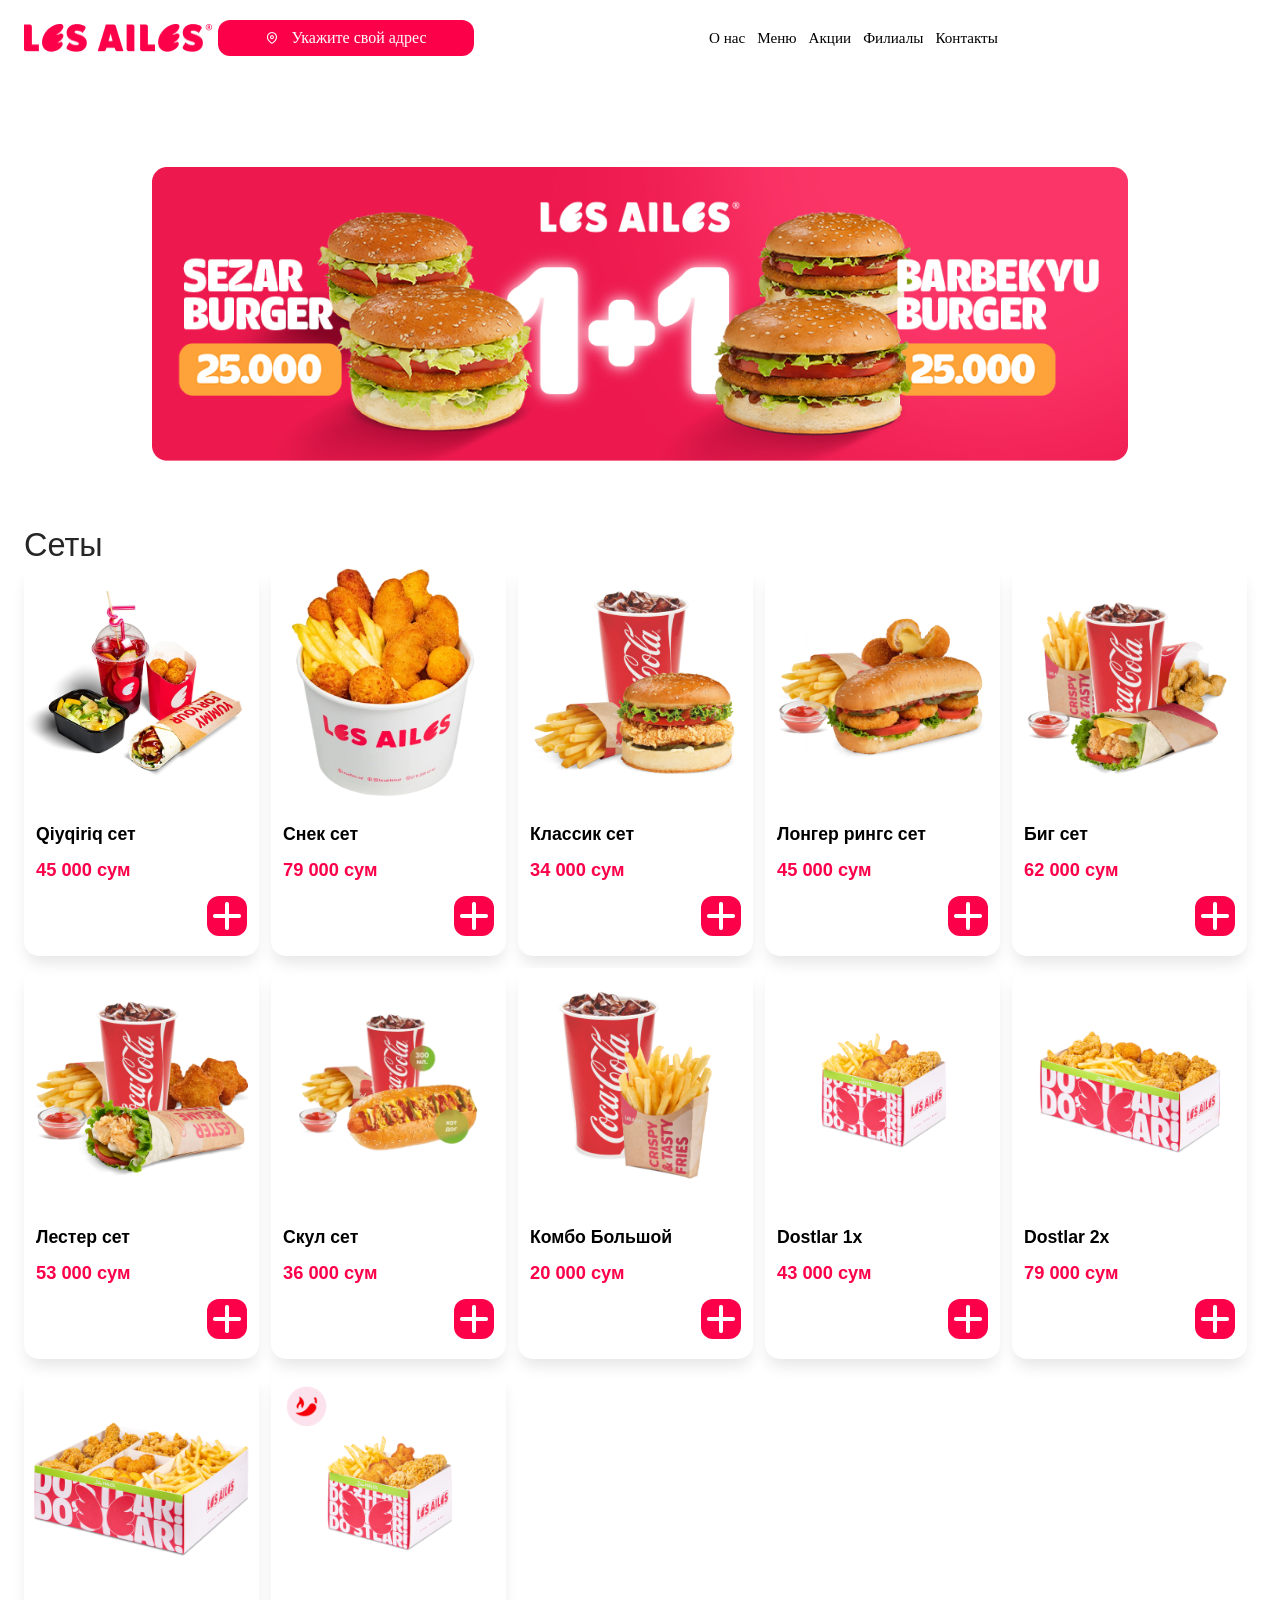
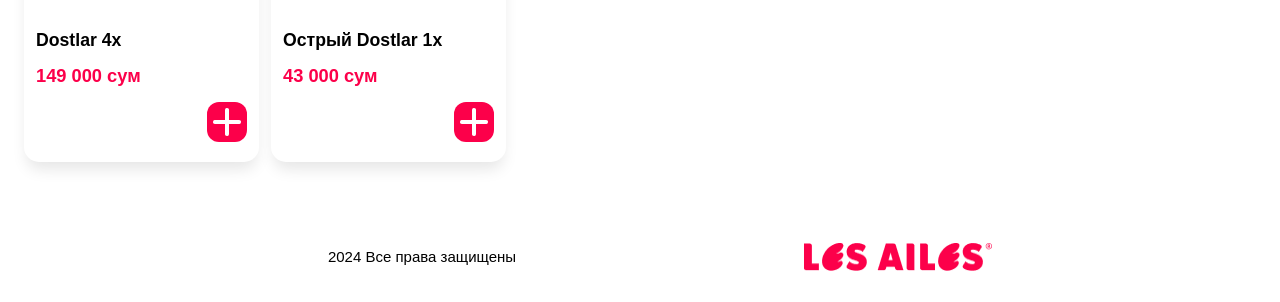
==== burger.html @ e7507a72 "first commit" ====
<!DOCTYPE html>
<html lang="en">

<head>
    <meta charset="UTF-8">
    <meta name="viewport" content="width=device-width, initial-scale=1.0">
    <title>Document</title>
    <link rel="stylesheet" href="burger.css">
</head>

<body>
    <header>
        <nav><img class="img1" src="header_logo.png">
            <div class="adres"> <img class="img2" src="location.png">Укажите свой адрес</div>
            <div class="nav">
                <a href="">O нас</a>
                <a href="">Меню</a>
                <a href="">Акции</a>
                <a href="">Филиалы</a>
                <a href="">Контакты</a>
            </div>
            <img class="img6" src="navbar.png" alt="">  
        </nav>
    </header>
    <main>
        <div class="container"> <img class="img3" src="Container.png" alt=""><img class="img5" src="container3.jpg"
                alt=""></div>
        <h2 class="h2">Сеты</h2>
        <section class="s1">
            <div class="card"><img class="imgs" src="qiyqiriq set.png">
                <p class="p1">Qiyqiriq сет</p>
                <p class="p2">45 000 сум</p>
                <div class="add"><img src="./+.png" alt=""></div>
            </div>
            <div class="card"><img class="imgs" src="snek.png">
                <p class="p1">Снек сет</p>
                <p class="p2">79 000 сум</p>
                <div class="add"><img src="./+.png" alt=""></div>
            </div>
            <div class="card"><img class="imgs" src="klassik.png">
                <p class="p1">Классик сет</p>
                <p class="p2">34 000 сум</p>
                <div class="add"><img src="./+.png" alt=""></div>
            </div>
            <div class="card"><img class="imgs" src="longer.png">
                <p class="p1">Лонгер рингс сет</p>
                <p class="p2">45 000 сум</p>
                <div class="add"><img src="./+.png" alt=""></div>
            </div>
            <div class="card"><img class="imgs" src="big.png">
                <p class="p1">Биг сет</p>
                <p class="p2">62 000 сум</p>
                <div class="add"><img src="./+.png" alt=""></div>
            </div>
            <div class="card"><img class="imgs" src="lester.png">
                <p class="p1">Лестер сет</p>
                <p class="p2">53 000 сум</p>
                <div class="add"><img src="./+.png" alt=""></div>
            </div>
            <div class="card"><img class="imgs" src="skul.png">
                <p class="p1">Скул сет</p>
                <p class="p2">36 000 сум</p>
                <div class="add"><img src="./+.png" alt=""></div>
            </div>
            <div class="card"><img class="imgs" src="kombo set bolshoy.png">
                <p class="p1">Комбо Большой</p>
                <p class="p2">20 000 сум</p>
                <div class="add"><img src="./+.png" alt=""></div>
            </div>
            <div class="card"><img class="imgs" src="dostlar 1.png">
                <p class="p1">Dostlar 1x</p>
                <p class="p2">43 000 сум</p>
                <div class="add"><img src="./+.png" alt=""></div>
            </div>
            <div class="card"><img class="imgs" src="dostlar 2.png">
                <p class="p1">Dostlar 2x</p>
                <p class="p2">79 000 сум</p>
                <div class="add"><img src="./+.png" alt=""></div>
            </div>
            <div class="card"><img class="imgs" src="dostlar 4.png">
                <p class="p1">Dostlar 4x</p>
                <p class="p2">149 000 сум</p>
                <div class="add"><img src="./+.png" alt=""></div>
            </div>
            <div class="card"><img class="imgs" src="achiq dost.png">
                <p class="p1">Острый Dostlar 1x</p>
                <p class="p2">43 000 сум</p>
                <div class="add"><img src="./+.png" alt=""></div>
            </div>
        </section>
    </main>
    <footer>
        <p class="p3">2024 Bce права защищены</p> <img class="img4" src="header_logo.png" alt="">
    </footer>
</body>

</html>
---- burger.css ----
* {
    padding: 0;
    margin: 0;
    box-sizing: border-box;
    list-style: none;
    text-decoration: none;
}

header {
    max-width: 1024px;
    width: 80%;
    min-width: 300px;
}

main {
    padding: 0 24px;
}

footer {
    display: flex;
    align-items: center;
    justify-content: space-evenly;
    margin-left: 24px;
    height: 90px;
    margin-top: 50px;
}

.container {
    display: flex;
    align-items: center;
    justify-content: center;
}

.img1 {
    width: 188px;
    height: 28px;
}

.img2 {
    margin-right: 12px;
}

.img3 {
    margin-top: 81px;
}

.img4 {
    width: 188px;
    height: 28px;
}

.img5 {
    margin-top: 81px;
    width: 358px;
    height: 180px;
    display: none;
    border-radius: 15px;
}

.img6 {
    width: 45px;
    height: 45px;
    display: none;
}

.imgs {
    width: 235px;
    height: 235px;
}

.p1 {
    width: 97%;
    font-family: sans-serif;
    font-weight: 700;
    font-style: Bold;
    font-size: 17.66px;
    line-height: 28px;
    margin-left: 12px;
    margin-top: 16px;
}

.p2 {
    margin-left: 12px;
    margin-top: 8px;
    font-family: sans-serif;
    font-weight: 600;
    font-style: Medium;
    font-size: 18.28px;
    line-height: 28px;
    letter-spacing: 0%;
    color: #FC004A;
}

.p3 {
    margin-left: 16px;
    font-family: sans-serif;
    font-weight: 400;
    font-size: 15px;
    line-height: 24px;
    letter-spacing: 0%;
    color: black;
}

nav {
    padding: 20px 30px 30px 24px;
    display: flex;
    align-items: center;
}

.nav {
    transform: translate(235px);
    display: flex;
    gap: 12px;
}

.nav a {
    color: black;
    font-weight: 400;
    font-size: 15.13px;
    line-height: 24px;
    letter-spacing: 0%;
    vertical-align: middle;

}

.adres {
    margin-left: 6px;
    display: flex;
    align-items: center;
    justify-content: center;
    background-color: #FC004A;
    width: 256px;
    height: 36px;
    border-radius: 12px;
    color: white;
}

.add {
    margin-top: 12px;
    position: absolute;
    right: 12px;
    display: flex;
    align-items: center;
    justify-content: center;
    background-color: #FC004A;
    width: 40px;
    height: 40px;
    border-radius: 12px;
}

.h2 {
    margin-top: 64px;
    font-family: sans-serif;
    font-weight: 400;
    font-size: 32.48px;
    line-height: 40px;
    vertical-align: middle;
    color: #262626;
}

.s1 {
    display: flex;
    flex-wrap: wrap;
    gap: 12px;
}

.card {
    position: relative;
    width: 235px;
    height: 391px;
    border-radius: 15px;
    box-shadow: 0px 4px 6px -4px #0000001A;
    box-shadow: 0px 10px 15px -3px #0000001A;

}

@media (max-width:768px) {
    .img3 {
        width: 733px;
    }

    .img1 {
        display: none;
    }

    .img5 {
        display: none;
    }

    .nav {
        transform: translate(170px);
    }

    .s1 {
        display: flex;
        justify-content: center;
    }

    .card {
        width: 225px;
        height: 391px;
    }

}

@media(max-width:426px) {
    .nav {
        display: none;
    }

    .adres {
        width: 256px;
        height: 48px;
    }

    .img3 {
        display: none;
    }

    .img5 {
        display: block;
    }

    .img6 {
        display: block;
        transform: translate(80px);
    }

    .imgs {
        width: 173px;
        height: 173px;
    }

    .card {
        width: 182px;
        height: 325px;
    }

    .p3 {
        margin-top: 3px;
        margin-left: 0;
    }

    footer {
        display: flex;
        flex-direction: column-reverse;
        justify-content: start;
        align-items: start;
    }
}

@media(max-width:376px) {
    .card {
        width: 150px;
    }
    .imgs{
        width: 150px;
        height: 150px;
    }
    .s1{
        display: flex;
        gap: 10px
    }
    footer{
        margin-left: 33px;
    }
}
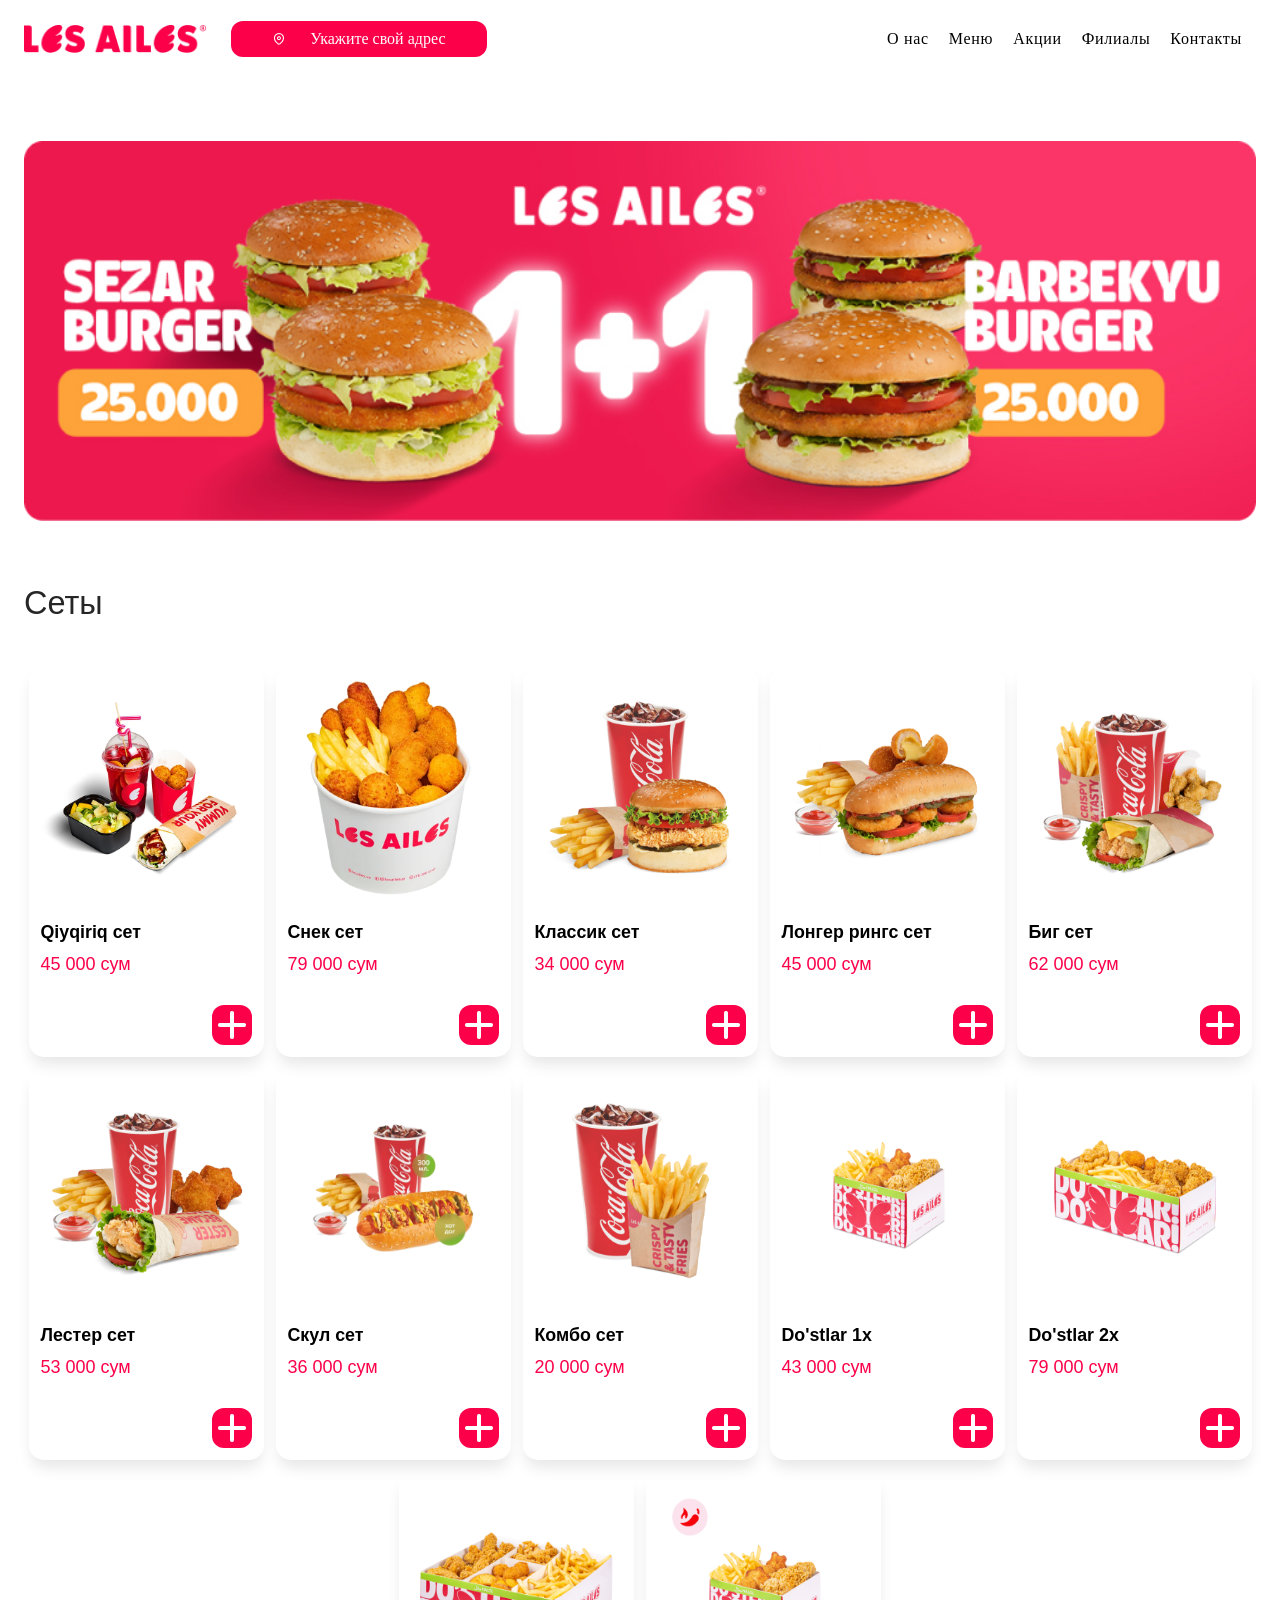
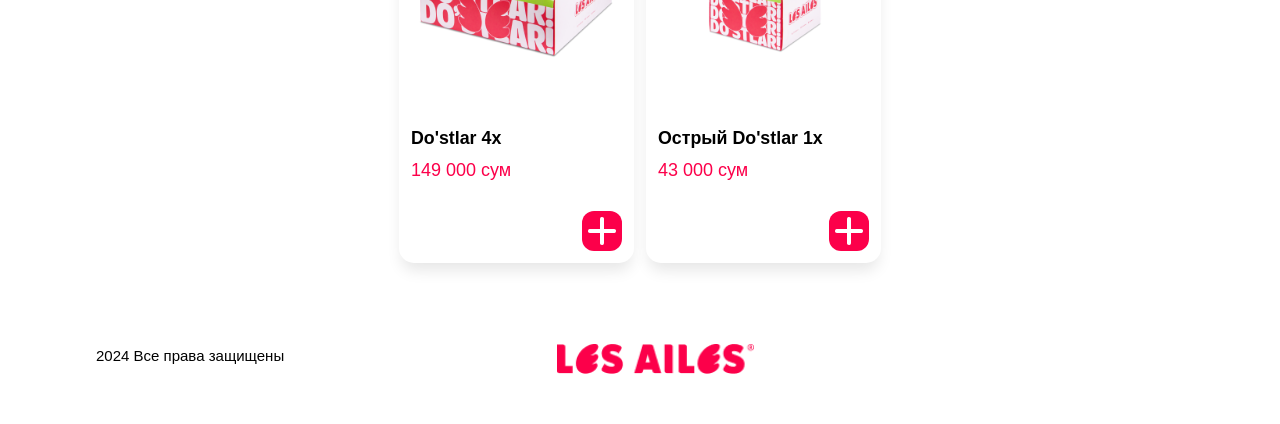
==== commit 1a6a50f2: "pro" ====
--- a/burger.html
+++ b/burger.html
@@ -10,87 +10,135 @@
 
 <body>
     <header>
-        <nav><img class="img1" src="header_logo.png">
-            <div class="adres"> <img class="img2" src="location.png">Укажите свой адрес</div>
-            <div class="nav">
-                <a href="">O нас</a>
-                <a href="">Меню</a>
-                <a href="">Акции</a>
-                <a href="">Филиалы</a>
-                <a href="">Контакты</a>
+        <nav>
+            <div id="df1">
+                <img class="header_logo" height="28px" src="./imgs/header_logo.png" alt="">
+                <div class="adres"> <img class="img1" src="./imgs/location.png" alt="">
+                    <p class="adres_p">Укажите свой адрес</p>
+                </div>
             </div>
-            <img class="img6" src="navbar.png" alt="">  
+            <ul class="nav">
+                <li>O нас</li>
+                <li>Меню</li>
+                <li>Акции</li>
+                <li>Филиалы</li>
+                <li>Контакты</li>
+            </ul>
+            <img class="b_menu" src="/imgs/b_menu.svg" alt="">
         </nav>
     </header>
     <main>
-        <div class="container"> <img class="img3" src="Container.png" alt=""><img class="img5" src="container3.jpg"
-                alt=""></div>
-        <h2 class="h2">Сеты</h2>
+        <div class="center"> <img class="B1_1" src="./imgs/Container.png" alt="">
+            <img class="c2" src="./imgs/container2.jpg" alt="">
+            <img class="c3" src="/imgs/container3.jpg" alt="">
+        </div>
+        <h1 class="Ceti">Сеты</h1>
+
         <section class="s1">
-            <div class="card"><img class="imgs" src="qiyqiriq set.png">
+            <!-- box1 -->
+            <div class="box"><img class="imgs" src="./imgs/qiyqiriq set.png">
                 <p class="p1">Qiyqiriq сет</p>
                 <p class="p2">45 000 сум</p>
-                <div class="add"><img src="./+.png" alt=""></div>
+                <div class="end">
+                    <div class="x"><img class="swap1" src="./imgs/plus red.svg" alt=""><img src="./imgs/+.png"></div>
+                </div>
             </div>
-            <div class="card"><img class="imgs" src="snek.png">
-                <p class="p1">Снек сет</p>
+
+            <!-- box2 -->
+            <div class="box"><img class="imgs" src="./imgs/snek.png">
+                <p class="p1"> Снек сет</p>
                 <p class="p2">79 000 сум</p>
-                <div class="add"><img src="./+.png" alt=""></div>
+                <div class="end">
+                    <div class="x"><img class="swap1" src="./imgs/plus red.svg" alt=""><img src="./imgs/+.png"></div>
+                </div>
             </div>
-            <div class="card"><img class="imgs" src="klassik.png">
+
+            <!-- box3 -->
+            <div class="box"><img class="imgs" src="./imgs/klassik.png">
                 <p class="p1">Классик сет</p>
                 <p class="p2">34 000 сум</p>
-                <div class="add"><img src="./+.png" alt=""></div>
+                <div class="end">
+                    <div class="x"><img class="swap1" src="./imgs/plus red.svg" alt=""><img src="./imgs/+.png"></div>
+                </div>
             </div>
-            <div class="card"><img class="imgs" src="longer.png">
+
+            <!-- box4 -->
+            <div class="box"><img class="imgs" src="./imgs/longer.png">
                 <p class="p1">Лонгер рингс сет</p>
                 <p class="p2">45 000 сум</p>
-                <div class="add"><img src="./+.png" alt=""></div>
+                <div class="end">
+                    <div class="x"><img class="swap1" src="./imgs/plus red.svg" alt=""><img src="./imgs/+.png"></div>
+                </div>
             </div>
-            <div class="card"><img class="imgs" src="big.png">
+            <!-- box5 -->
+            <div class="box"><img class="imgs" src="./imgs/big.png">
                 <p class="p1">Биг сет</p>
                 <p class="p2">62 000 сум</p>
-                <div class="add"><img src="./+.png" alt=""></div>
+                <div class="end">
+                    <div class="x"><img class="swap1" src="./imgs/plus red.svg" alt=""><img src="./imgs/+.png"></div>
+                </div>
             </div>
-            <div class="card"><img class="imgs" src="lester.png">
+            <!-- box6 -->
+            <div class="box"><img class="imgs" src="./imgs/lester.png">
                 <p class="p1">Лестер сет</p>
                 <p class="p2">53 000 сум</p>
-                <div class="add"><img src="./+.png" alt=""></div>
+                <div class="end">
+                    <div class="x"><img class="swap1" src="./imgs/plus red.svg" alt=""><img src="./imgs/+.png"></div>
+                </div>
             </div>
-            <div class="card"><img class="imgs" src="skul.png">
+            <!-- box7 -->
+            <div class="box"><img class="imgs" src="./imgs/skul.png">
                 <p class="p1">Скул сет</p>
                 <p class="p2">36 000 сум</p>
-                <div class="add"><img src="./+.png" alt=""></div>
+                <div class="end">
+                    <div class="x"><img class="swap1" src="./imgs/plus red.svg" alt=""><img src="./imgs/+.png"></div>
+                </div>
             </div>
-            <div class="card"><img class="imgs" src="kombo set bolshoy.png">
-                <p class="p1">Комбо Большой</p>
+            <!-- box8 -->
+            <div class="box"><img class="imgs" src="./imgs/kombo set bolshoy.png">
+                <p class="p1">Комбо сет</p>
                 <p class="p2">20 000 сум</p>
-                <div class="add"><img src="./+.png" alt=""></div>
+                <div class="end">
+                    <div class="x"><img class="swap1" src="./imgs/plus red.svg" alt=""><img src="./imgs/+.png"></div>
+                </div>
             </div>
-            <div class="card"><img class="imgs" src="dostlar 1.png">
-                <p class="p1">Dostlar 1x</p>
+            <!-- box9 -->
+            <div class="box"><img class="imgs" src="./imgs/dostlar 1.png">
+                <p class="p1">Do'stlar 1x</p>
                 <p class="p2">43 000 сум</p>
-                <div class="add"><img src="./+.png" alt=""></div>
+                <div class="end">
+                    <div class="x"><img class="swap1" src="./imgs/plus red.svg" alt=""><img src="./imgs/+.png"></div>
+                </div>
             </div>
-            <div class="card"><img class="imgs" src="dostlar 2.png">
-                <p class="p1">Dostlar 2x</p>
+            <!-- box10 -->
+            <div class="box"><img class="imgs" src="./imgs/dostlar 2.png">
+                <p class="p1">Do'stlar 2x</p>
                 <p class="p2">79 000 сум</p>
-                <div class="add"><img src="./+.png" alt=""></div>
+                <div class="end">
+                    <div class="x"><img class="swap1" src="./imgs/plus red.svg" alt=""><img src="./imgs/+.png"></div>
+                </div>
             </div>
-            <div class="card"><img class="imgs" src="dostlar 4.png">
-                <p class="p1">Dostlar 4x</p>
+            <!-- box11 -->
+            <div class="box"><img class="imgs" src="./imgs/dostlar 4.png">
+                <p class="p1">Do'stlar 4x</p>
                 <p class="p2">149 000 сум</p>
-                <div class="add"><img src="./+.png" alt=""></div>
+                <div class="end">
+                    <div class="x"><img class="swap1" src="./imgs/plus red.svg" alt=""><img src="./imgs/+.png"></div>
+                </div>
             </div>
-            <div class="card"><img class="imgs" src="achiq dost.png">
-                <p class="p1">Острый Dostlar 1x</p>
+            <!-- box12 -->
+            <div class="box"><img class="imgs" src="./imgs/achiq dost.png">
+                <p class="p1">Острый Do'stlar 1x</p>
                 <p class="p2">43 000 сум</p>
-                <div class="add"><img src="./+.png" alt=""></div>
+                <div class="end">
+                    <div class="x"><img class="swap1" src="./imgs/plus red.svg" alt=""><img src="./imgs/+.png"></div>
+                </div>
             </div>
         </section>
     </main>
     <footer>
-        <p class="p3">2024 Bce права защищены</p> <img class="img4" src="header_logo.png" alt="">
+        <p class="footer_p">2024 Bce права защищены</p>
+        <img class="footer_logo" src="./imgs/header_logo.png" alt="">
     </footer>
 </body>
 
--- a/burger.css
+++ b/burger.css
@@ -2,170 +2,63 @@
     padding: 0;
     margin: 0;
     box-sizing: border-box;
-    list-style: none;
-    text-decoration: none;
-}
-
-header {
-    max-width: 1024px;
-    width: 80%;
-    min-width: 300px;
+    cursor: default;
 }
 
 main {
     padding: 0 24px;
 }
 
-footer {
-    display: flex;
-    align-items: center;
-    justify-content: space-evenly;
-    margin-left: 24px;
-    height: 90px;
-    margin-top: 50px;
-}
-
-.container {
-    display: flex;
-    align-items: center;
+nav {
+    padding: 21px 38px 21px 24px;
+    display: flex;
+    justify-content: space-between;
+}   
+
+.s1 {
+    margin-top: 44px;
+    display: flex;
     justify-content: center;
-}
-
-.img1 {
-    width: 188px;
-    height: 28px;
-}
-
-.img2 {
-    margin-right: 12px;
-}
-
-.img3 {
-    margin-top: 81px;
-}
-
-.img4 {
-    width: 188px;
-    height: 28px;
-}
-
-.img5 {
-    margin-top: 81px;
-    width: 358px;
-    height: 180px;
-    display: none;
-    border-radius: 15px;
-}
-
-.img6 {
-    width: 45px;
-    height: 45px;
-    display: none;
-}
-
-.imgs {
-    width: 235px;
-    height: 235px;
+    flex-wrap: wrap;
+    gap: 12px;
 }
 
 .p1 {
-    width: 97%;
-    font-family: sans-serif;
+    font-family: Arial, sans-serif;
     font-weight: 700;
     font-style: Bold;
-    font-size: 17.66px;
-    line-height: 28px;
-    margin-left: 12px;
-    margin-top: 16px;
-}
-
-.p2 {
-    margin-left: 12px;
-    margin-top: 8px;
-    font-family: sans-serif;
-    font-weight: 600;
-    font-style: Medium;
-    font-size: 18.28px;
+    font-size: 17.81px;
+    margin-bottom: 8px;
     line-height: 28px;
     letter-spacing: 0%;
+    vertical-align: middle;
+
+}
+
+.p2 {
+    margin-top: 8px;
     color: #FC004A;
-}
-
-.p3 {
-    margin-left: 16px;
-    font-family: sans-serif;
-    font-weight: 400;
-    font-size: 15px;
-    line-height: 24px;
-    letter-spacing: 0%;
-    color: black;
-}
-
-nav {
-    padding: 20px 30px 30px 24px;
+    font-weight: 300;
+    font-size: 18px;
+    font-family: Arial, sans-serif;
+}
+
+.imgs {
+    width: 100%;
+    height: 60%;
+    margin-bottom: 16px;
+}
+
+.nav {
+    letter-spacing: .7px;
+    gap: 20px;
     display: flex;
     align-items: center;
-}
-
-.nav {
-    transform: translate(235px);
-    display: flex;
-    gap: 12px;
-}
-
-.nav a {
-    color: black;
-    font-weight: 400;
-    font-size: 15.13px;
-    line-height: 24px;
-    letter-spacing: 0%;
-    vertical-align: middle;
-
-}
-
-.adres {
-    margin-left: 6px;
-    display: flex;
-    align-items: center;
-    justify-content: center;
-    background-color: #FC004A;
-    width: 256px;
-    height: 36px;
-    border-radius: 12px;
-    color: white;
-}
-
-.add {
-    margin-top: 12px;
-    position: absolute;
-    right: 12px;
-    display: flex;
-    align-items: center;
-    justify-content: center;
-    background-color: #FC004A;
-    width: 40px;
-    height: 40px;
-    border-radius: 12px;
-}
-
-.h2 {
-    margin-top: 64px;
-    font-family: sans-serif;
-    font-weight: 400;
-    font-size: 32.48px;
-    line-height: 40px;
-    vertical-align: middle;
-    color: #262626;
-}
-
-.s1 {
-    display: flex;
-    flex-wrap: wrap;
-    gap: 12px;
-}
-
-.card {
-    position: relative;
+    list-style: none;
+}
+
+.box {
+    padding: 12px;
     width: 235px;
     height: 391px;
     border-radius: 15px;
@@ -174,94 +67,276 @@
 
 }
 
-@media (max-width:768px) {
-    .img3 {
-        width: 733px;
-    }
-
-    .img1 {
+.nav li:hover {
+    color: red;
+    transform: scale(1.1);
+}
+
+.B1_1 {
+    width: 100%;
+    height: 380px;
+    margin-top: 63px
+}
+
+.x {
+    display: flex;
+    align-items: center;
+    justify-content: center;
+    width: 40px;
+    margin-top: 30px;
+    height: 40px;
+    background-color: #FC004A;
+    border-radius: 12px;
+}
+
+.x:hover {
+    border: 3px solid #FC004A;
+    background-color: white;
+}
+
+.x:hover .swap1 {
+    display: block;
+}
+
+.swap1 {
+    position: absolute;
+    height: 36px;
+    display: none;
+}
+
+.adres {
+    display: flex;
+    align-items: center;
+    justify-content: space-between;
+    padding: 0 41px;
+    background-color: #FC004A;
+    width: 256px;
+    height: 36px;
+    color: white;
+    border-radius: 12px;
+}
+
+.adres:hover {
+    color: #FC004A;
+    background-color: white;
+    border: 2px solid #FC004A;
+}
+
+.adres:hover :first-child {
+    filter: invert(35%) sepia(100%) saturate(7000%) hue-rotate(335deg) brightness(100%) contrast(100%);
+
+}
+
+#df1 {
+    display: flex;
+    align-items: center;
+    gap: 25px;
+}
+
+.center {
+    display: flex;
+    justify-content: center;
+}
+
+.Ceti {
+    font-size: 32.48px;
+    font-family: sans-serif;
+    font-weight: 500;
+    color: #262626;
+    margin-top: 64px;
+}
+
+.end {
+    display: flex;
+    justify-content: end;
+}
+
+footer {
+    margin-top: 81px;
+    display: flex;
+    margin-left: 96px;
+    gap: 273px;
+    height: 80px;
+}
+
+.footer_logo {
+    width: 197px;
+    height: 30px;
+}
+
+.footer_p {
+    font-family: Arial, Helvetica, sans-serif;
+    font-weight: 400;
+    font-style: Regular;
+    font-size: 15px;
+    line-height: 24px;
+    letter-spacing: 0%;
+    vertical-align: middle;
+
+}
+
+.b_menu {
+    display: none;
+    width: 30px;
+}
+
+.c2 {
+    display: none;
+}
+
+.c3 {
+    display: none;
+}
+@media(max-width:1145px) {
+    .B1_1{
+        width: 976px;
+        height: 293px;
+    }
+}
+
+
+@media(max-width:1000px) {
+    .header_logo {
         display: none;
     }
 
-    .img5 {
+    .c2 {
+        display: block;
+        width: 820px;
+        margin-top: 60px;
+    }
+
+    .B1_1 {
         display: none;
     }
+}
+
+@media(max-width:865px) {
+    .b_menu {
+        display: block;
+    }
 
     .nav {
-        transform: translate(170px);
-    }
-
-    .s1 {
+        display: none;
+    }
+
+    .c2 {
+        width: 700px;
+        height: 250px;
+    }
+
+    footer {
         display: flex;
         justify-content: center;
-    }
-
-    .card {
-        width: 225px;
-        height: 391px;
-    }
-
-}
-
-@media(max-width:426px) {
-    .nav {
+        padding: 0;
+        margin: 0;
+        margin-top: 81px;
+        gap: 200px;
+    }
+
+}
+
+@media(max-width:776px) {
+
+    footer {
+        gap: 50px;
+    }
+    .Ceti{
+        text-align: center;
+    }
+}
+
+
+@media(max-width:745px) {
+    .c2 {
+        width: 570px;
+        height: 220px;
+    }
+}
+
+@media(max-width:600px) {
+    .c2 {
+        width: 475px;
+        height: 190px;
+    }
+
+    .Ceti {
+        margin-top: 50px;
+    }
+}
+
+
+
+@media(max-width:500px) {
+    .adres {
+        width: 200px;
+        padding: 0 30px;
+    }
+
+    .footer_logo {
+        width: 130px;
+        height: 20px;
+    }
+
+    .footer_p {
+        font-size: 13px;
+    }
+
+    .adres_p {
+        font-size: 12px;
+    }
+
+    .Ceti {
+        margin-top: 40px;
+    }
+
+    nav {
+        padding: 21px 24px 21px 24px;
+    }
+
+    .c2 {
         display: none;
     }
 
+    .c3 {
+        margin-top: 20px;
+        display: block;
+    }
+}
+
+@media(max-width:375px) {
+
     .adres {
-        width: 256px;
-        height: 48px;
-    }
-
-    .img3 {
-        display: none;
-    }
-
-    .img5 {
-        display: block;
-    }
-
-    .img6 {
-        display: block;
-        transform: translate(80px);
-    }
-
-    .imgs {
-        width: 173px;
-        height: 173px;
-    }
-
-    .card {
-        width: 182px;
-        height: 325px;
-    }
-
-    .p3 {
-        margin-top: 3px;
+        width: 160px;
+        height: 34px;
+        padding: 0 18px;
+    }
+    .Ceti{
+        text-align: start;
+        margin-left: 15px;
+    }
+
+    .c3 {
+        width: 295px;
+    }
+
+    .adres_p {
+        font-size: 11px;
+    }
+
+    footer {
+        flex-direction: column;
+        align-items: center;
+        gap: 12px;
+        margin-top: 50px;
+    }
+}
+
+@media(max-width:319px) {
+    .c3 {
+        width: 280px;
+    }
+    .Ceti{
         margin-left: 0;
     }
-
-    footer {
-        display: flex;
-        flex-direction: column-reverse;
-        justify-content: start;
-        align-items: start;
-    }
-}
-
-@media(max-width:376px) {
-    .card {
-        width: 150px;
-    }
-    .imgs{
-        width: 150px;
-        height: 150px;
-    }
-    .s1{
-        display: flex;
-        gap: 10px
-    }
-    footer{
-        margin-left: 33px;
-    }
-}
+}
